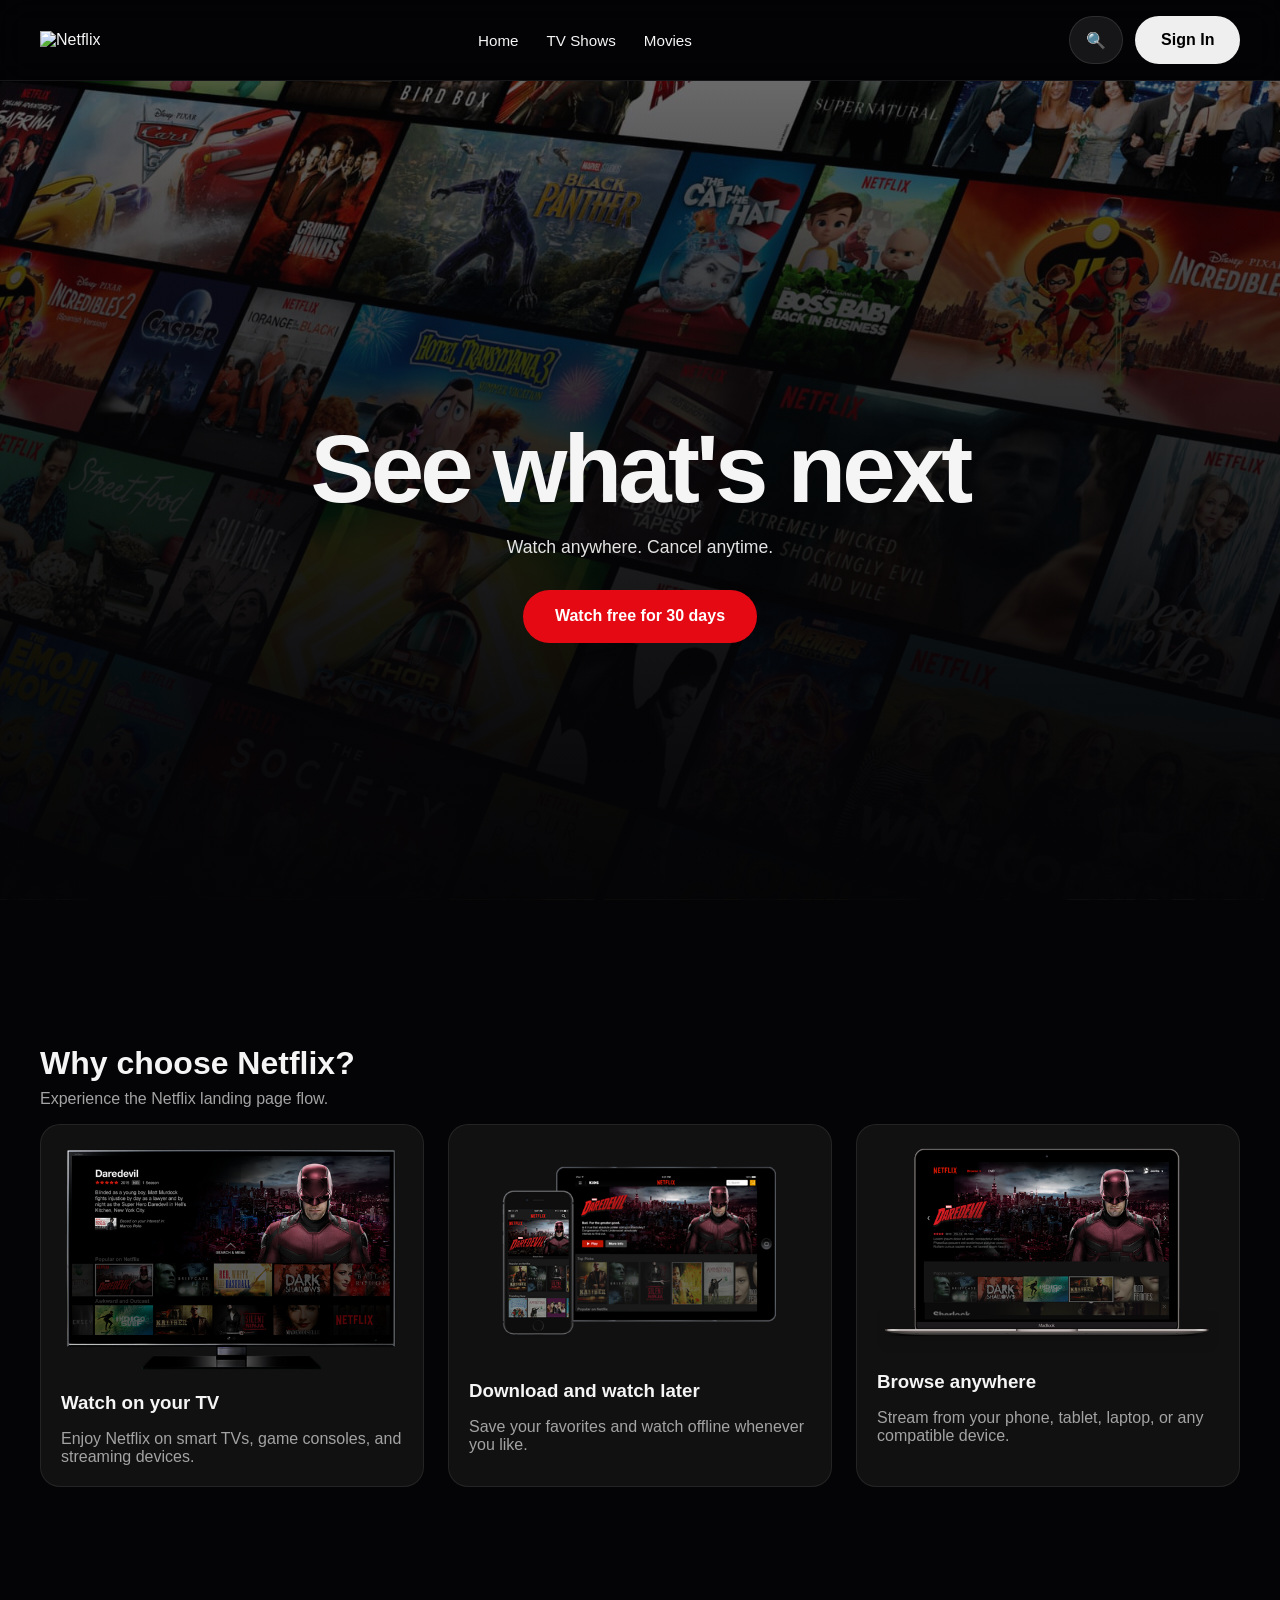
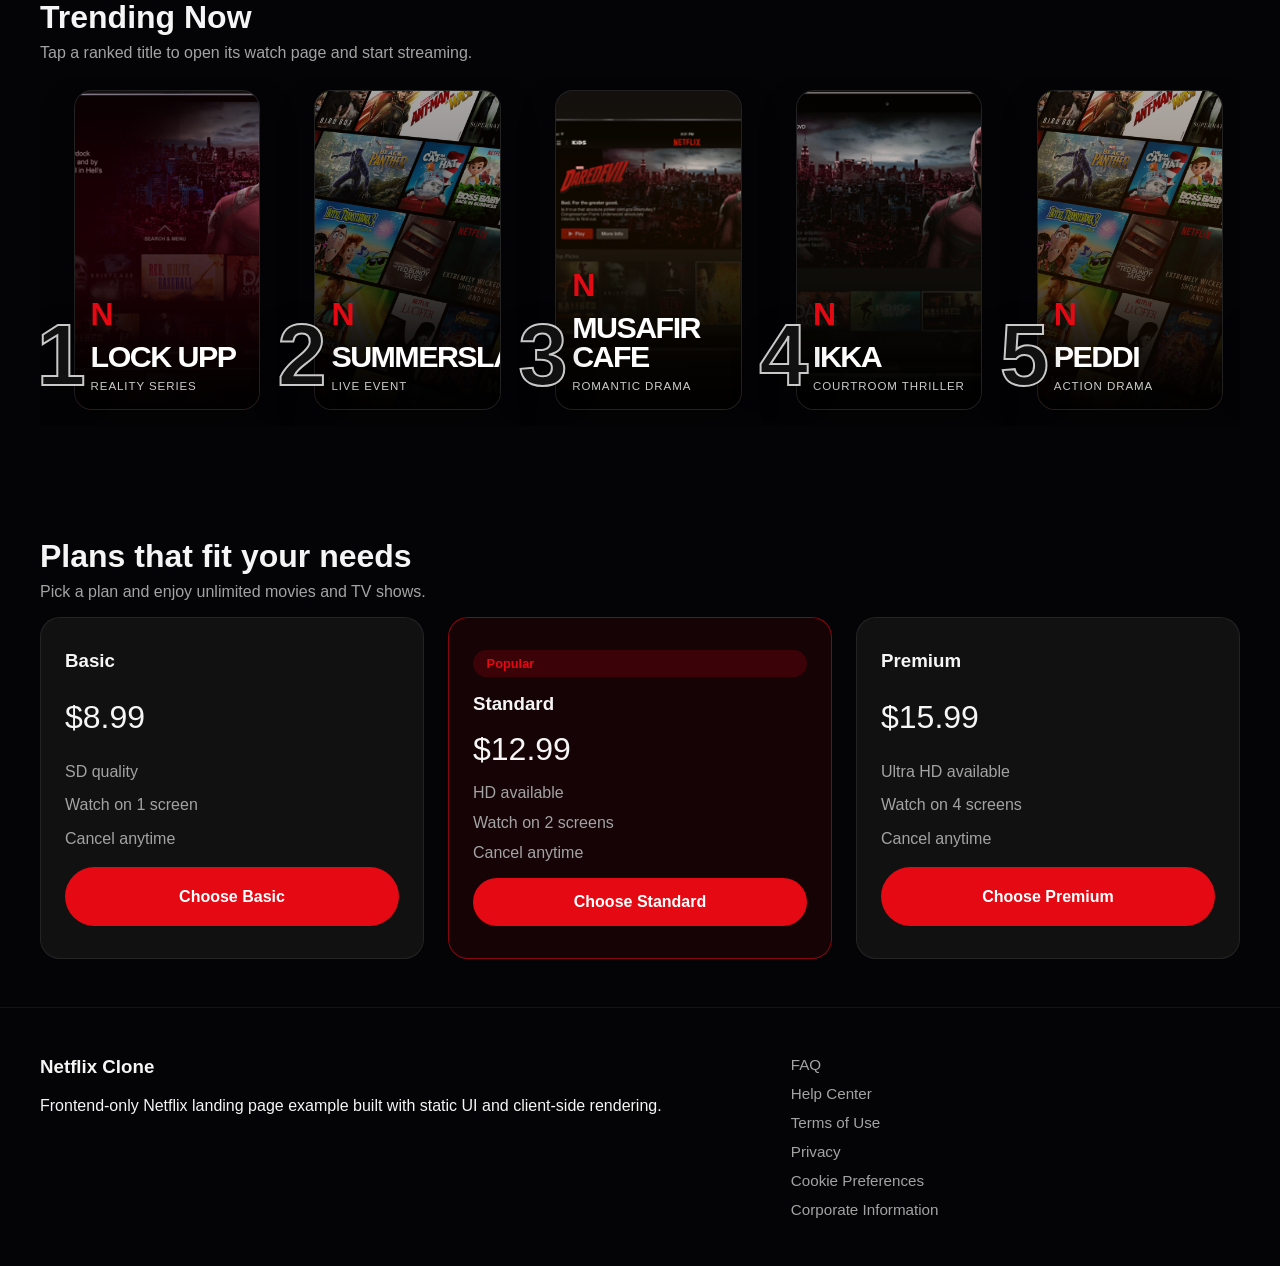
==== index.html @ 7f23e6d3 "initial  commit" ====
﻿<!DOCTYPE html>
<html lang="en">
  <head>
    <meta charset="UTF-8" />
    <meta name="viewport" content="width=device-width, initial-scale=1.0" />
    <title>Netflix Clone</title>
    <link rel="stylesheet" href="css/style.css" />
  </head>
  <body>
    <header class="navbar">
      <div class="container navbar-inner">
        <a href="#" class="logo">
          <img src="img/logo.png" alt="Netflix" />
        </a>
        <nav class="nav-links">
          <a href="#home">Home</a>
          <a href="#tv-shows">TV Shows</a>
          <a href="#movies">Movies</a>
          <a href="profile.html" id="profile-link" class="hidden">Profile</a>
        </nav>
        <div class="nav-actions">
          <button id="search-button" class="icon-button" aria-label="Search">🔍</button>
          <div class="search-wrapper hidden" id="search-wrapper">
            <input id="search-input" class="search-input" type="search" placeholder="Search titles..." aria-label="Search titles" />
          </div>
          <button id="signin-button" class="btn btn-signin">Sign In</button>
        </div>
      </div>
    </header>

    <main>
      <section class="hero" id="home">
        <div class="hero-overlay"></div>
        <div class="container hero-content">
          <h1>See what's next</h1>
          <p>Watch anywhere. Cancel anytime.</p>
          <a href="#tv-shows" class="btn btn-primary hero-cta">Watch free for 30 days</a>
        </div>
      </section>

      <section class="feature-section">
        <div class="container section-header">
          <h2>Why choose Netflix?</h2>
          <p>Experience the Netflix landing page flow.</p>
        </div>
        <div class="container feature-grid">
          <article class="feature-card">
            <img src="img/tab-content-2-1.png" alt="Watch on TV" />
            <h3>Watch on your TV</h3>
            <p>Enjoy Netflix on smart TVs, game consoles, and streaming devices.</p>
          </article>
          <article class="feature-card">
            <img src="img/tab-content-2-2.png" alt="Download and watch later" />
            <h3>Download and watch later</h3>
            <p>Save your favorites and watch offline whenever you like.</p>
          </article>
          <article class="feature-card">
            <img src="img/tab-content-2-3.png" alt="Browse anywhere" />
            <h3>Browse anywhere</h3>
            <p>Stream from your phone, tablet, laptop, or any compatible device.</p>
          </article>
        </div>
      </section>

      <section class="trending-section" id="tv-shows">
        <div class="container section-header">
          <h2>Trending Now</h2>
          <p>Tap a ranked title to open its watch page and start streaming.</p>
        </div>
        <div class="container cards-grid" id="trending-cards"></div>
      </section>

      <section class="pricing-section" id="movies">
        <div class="container section-header">
          <h2>Plans that fit your needs</h2>
          <p>Pick a plan and enjoy unlimited movies and TV shows.</p>
        </div>
        <div class="container pricing-grid">
          <article class="pricing-card">
            <h3>Basic</h3>
            <p class="price">$8.99</p>
            <ul>
              <li>SD quality</li>
              <li>Watch on 1 screen</li>
              <li>Cancel anytime</li>
            </ul>
            <a href="#" class="btn btn-primary">Choose Basic</a>
          </article>
          <article class="pricing-card featured">
            <span class="badge">Popular</span>
            <h3>Standard</h3>
            <p class="price">$12.99</p>
            <ul>
              <li>HD available</li>
              <li>Watch on 2 screens</li>
              <li>Cancel anytime</li>
            </ul>
            <a href="#" class="btn btn-primary">Choose Standard</a>
          </article>
          <article class="pricing-card">
            <h3>Premium</h3>
            <p class="price">$15.99</p>
            <ul>
              <li>Ultra HD available</li>
              <li>Watch on 4 screens</li>
              <li>Cancel anytime</li>
            </ul>
            <a href="#" class="btn btn-primary">Choose Premium</a>
          </article>
        </div>
      </section>

    </main>

    <footer class="footer">
      <div class="container footer-grid">
        <div>
          <h3>Netflix Clone</h3>
          <p>Frontend-only Netflix landing page example built with static UI and client-side rendering.</p>
        </div>
        <nav class="footer-links">
          <a href="#">FAQ</a>
          <a href="#">Help Center</a>
          <a href="#">Terms of Use</a>
          <a href="#">Privacy</a>
          <a href="#">Cookie Preferences</a>
          <a href="#">Corporate Information</a>
        </nav>
      </div>
    </footer>

    <div class="modal hidden" id="signin-modal">
      <div class="modal-card">
        <button class="modal-close" id="close-modal" aria-label="Close sign in form">×</button>
        <h2>Sign In</h2>
        <p>Enter your email and password to sign in.</p>
        <form id="signin-form">
          <label for="signin-email">Email</label>
          <input type="email" id="signin-email" required placeholder="you@example.com" />
          <label for="signin-password">Password</label>
          <input type="password" id="signin-password" required placeholder="Password" />
          <button type="submit" class="btn btn-primary">Sign In</button>
          <p class="signin-status" id="signin-status"></p>
        </form>
      </div>
    </div>

    <script src="js/main.js" defer></script>
  </body>
</html>
---- css/style.css ----
﻿:root {
  --bg: #040406;
  --surface: #111;
  --surface-soft: #18191d;
  --text: #f5f5f5;
  --muted: #a3a3a3;
  --red: #e50914;
  --border: rgba(255, 255, 255, 0.08);
}

* {
  box-sizing: border-box;
}

html,
body {
  margin: 0;
  padding: 0;
  min-height: 100%;
  background: var(--bg);
  color: var(--text);
  font-family: "Inter", "Arial", sans-serif;
}

a {
  color: inherit;
  text-decoration: none;
}

body {
  overflow-x: hidden;
}

button,
input {
  font: inherit;
}

.container {
  width: min(1200px, calc(100% - 2rem));
  margin: 0 auto;
}

.navbar {
  position: sticky;
  top: 0;
  z-index: 20;
  background: rgba(4, 4, 6, 0.35);
  backdrop-filter: blur(16px);
  border-bottom: 1px solid rgba(255, 255, 255, 0.08);
}

.navbar-inner {
  display: flex;
  align-items: center;
  justify-content: space-between;
  gap: 1rem;
  padding: 1rem 0;
}

.logo img {
  height: 45px;
}

.nav-links {
  display: flex;
  gap: 1.75rem;
  flex-wrap: wrap;
}

.nav-links a {
  color: var(--text);
  font-size: 0.95rem;
  transition: color 0.2s ease;
}

.nav-links a:hover {
  color: var(--red);
}

.nav-actions {
  display: flex;
  align-items: center;
  gap: 0.75rem;
}

.search-wrapper {
  position: relative;
}

.search-input {
  width: 220px;
  padding: 0.75rem 1rem;
  border-radius: 999px;
  border: 1px solid rgba(255, 255, 255, 0.15);
  background: rgba(255, 255, 255, 0.06);
  color: var(--text);
  outline: none;
}

.search-input::placeholder {
  color: rgba(255, 255, 255, 0.6);
}

.hidden {
  display: none !important;
}

.icon-button {
  background: rgba(255, 255, 255, 0.08);
  border: 1px solid rgba(255, 255, 255, 0.1);
  color: var(--text);
  padding: 0.85rem 1rem;
  border-radius: 999px;
  cursor: pointer;
}

.btn {
  display: inline-flex;
  align-items: center;
  justify-content: center;
  border: none;
  border-radius: 999px;
  padding: 0.95rem 1.6rem;
  cursor: pointer;
  font-weight: 600;
}

.btn-primary {
  background: var(--red);
  color: #fff;
}

.btn-secondary {
  background: rgba(255, 255, 255, 0.08);
  color: var(--text);
}

.hero {
  position: relative;
  min-height: 100vh;
  background: linear-gradient(to bottom, rgba(4, 4, 6, 0.2), rgba(4, 4, 6, 0.95)),
    url("../img/background.jpg") center/cover no-repeat;
  background-attachment: fixed;
  display: flex;
  align-items: center;
}

.hero-overlay {
  position: absolute;
  inset: 0;
  background: linear-gradient(180deg, rgba(4, 4, 6, 0.26), rgba(4, 4, 6, 0.96));
}

.hero-content {
  position: relative;
  z-index: 1;
  max-width: 820px;
  margin: 0 auto;
  padding: 6rem 0;
  text-align: center;
}

.hero h1 {
  font-size: clamp(3rem, 8vw, 6rem);
  line-height: 1.02;
  margin: 0 0 1.2rem;
  letter-spacing: -0.04em;
}

.hero p {
  font-size: 1.1rem;
  color: var(--text);
  margin: 0 auto 2rem;
  opacity: 0.92;
  max-width: 34rem;
}

.hero-cta {
  display: inline-flex;
  padding: 1.1rem 2rem;
  font-size: 1rem;
}

.subpage-main {
  padding-bottom: 3rem;
}

.page-hero {
  position: relative;
  padding: 7rem 0 3rem;
  background:
    linear-gradient(180deg, rgba(4, 4, 6, 0.56), rgba(4, 4, 6, 0.9)),
    url("../img/background.jpg") center 20%/cover no-repeat;
}

.page-hero-content {
  max-width: 640px;
}

.page-kicker {
  margin: 0 0 0.75rem;
  color: rgba(255, 255, 255, 0.72);
  font-size: 0.8rem;
  letter-spacing: 0.08em;
  text-transform: uppercase;
}

.page-hero h1 {
  margin: 0 0 1rem;
  font-size: clamp(2.8rem, 5vw, 4.4rem);
  letter-spacing: -0.04em;
}

.page-hero p {
  margin: 0;
  color: rgba(255, 255, 255, 0.82);
  max-width: 36rem;
}

.section-header {
  padding: 4rem 0 1rem;
}

.section-header h2 {
  font-size: 2rem;
  margin: 0 0 0.5rem;
}

.section-header p {
  color: var(--muted);
  margin: 0;
}

.feature-section,
.trending-section,
.pricing-section {
  padding-bottom: 3rem;
}

.feature-grid {
  display: grid;
  grid-template-columns: repeat(3, minmax(0, 1fr));
  gap: 1.5rem;
}

.feature-card {
  background: var(--surface);
  border: 1px solid var(--border);
  border-radius: 20px;
  padding: 1.25rem;
  display: flex;
  flex-direction: column;
  gap: 1rem;
}

.feature-card img {
  width: 100%;
  border-radius: 16px;
  object-fit: cover;
}

.feature-card h3 {
  margin: 0;
}

.feature-card p {
  color: var(--muted);
  margin: 0;
}

.cards-grid {
  display: grid;
  grid-auto-flow: column;
  grid-auto-columns: 220px;
  gap: 1.3rem;
  overflow-x: auto;
  padding: 0.75rem 0 1rem;
  scrollbar-width: none;
}

.cards-grid::-webkit-scrollbar {
  display: none;
}

.card {
  position: relative;
  min-height: 320px;
  transition: transform 0.25s ease;
}

.card:hover {
  transform: translateY(-6px);
}

.card-link {
  display: block;
}

.card-rank {
  position: absolute;
  left: -0.2rem;
  bottom: 1rem;
  z-index: 2;
  font-size: 5.5rem;
  line-height: 0.9;
  font-weight: 900;
  color: #111;
  -webkit-text-stroke: 2px rgba(255, 255, 255, 0.78);
  text-shadow: 0 10px 28px rgba(0, 0, 0, 0.6);
}

.card-poster-shell {
  position: relative;
  margin-left: 2.1rem;
  min-height: 320px;
  overflow: hidden;
  border-radius: 18px;
  background: #0f0f10;
  border: 1px solid var(--border);
  box-shadow: 0 16px 36px rgba(0, 0, 0, 0.28);
}

.card-media {
  position: absolute;
  inset: 0;
  width: 100%;
  height: 100%;
  background-position: center;
  background-size: cover;
  transform: scale(1.03);
}

.card-media::after {
  content: "";
  position: absolute;
  inset: 0;
  background:
    linear-gradient(180deg, rgba(0, 0, 0, 0.05) 0%, rgba(0, 0, 0, 0.08) 28%, rgba(0, 0, 0, 0.82) 100%);
}

.card-banner {
  position: absolute;
  bottom: 0;
  left: 0;
  right: 0;
  z-index: 1;
  padding: 1rem 1rem 1.1rem;
  background: linear-gradient(180deg, transparent, rgba(0, 0, 0, 0.92));
}

.card-badge {
  margin: 0 0 0.55rem;
  color: var(--red);
  font-size: 2rem;
  font-weight: 800;
  letter-spacing: -0.08em;
}

.card-title {
  margin: 0;
  color: #fff;
  font-size: 1.9rem;
  line-height: 0.95;
  letter-spacing: -0.05em;
  text-transform: uppercase;
}

.card-meta {
  color: rgba(255, 255, 255, 0.8);
  font-size: 0.72rem;
  letter-spacing: 0.08em;
  text-transform: uppercase;
  margin: 0.55rem 0 0;
}

.pricing-grid {
  display: grid;
  grid-template-columns: repeat(3, minmax(0, 1fr));
  gap: 1.5rem;
}

.pricing-card {
  background: var(--surface);
  border: 1px solid var(--border);
  border-radius: 20px;
  padding: 2rem 1.5rem;
  display: grid;
  gap: 1rem;
}

.pricing-card.featured {
  border-color: rgba(229, 9, 20, 0.55);
  background: rgba(229, 9, 20, 0.08);
}

.pricing-card .badge {
  display: inline-flex;
  padding: 0.35rem 0.85rem;
  border-radius: 999px;
  background: rgba(229, 9, 20, 0.18);
  color: var(--red);
  font-size: 0.8rem;
  font-weight: 700;
}

.pricing-card h3 {
  margin: 0;
}

.price {
  font-size: 2rem;
  margin: 0;
}

.pricing-card ul {
  list-style: none;
  padding: 0;
  margin: 0;
  display: grid;
  gap: 0.75rem;
}

.pricing-card li {
  color: var(--muted);
}

.mylist-section,
.profile-section {
  padding-bottom: 3rem;
}

.mylist-grid,
.profile-grid {
  background: var(--surface);
  border: 1px solid var(--border);
  border-radius: 20px;
  padding: 1.5rem;
}

.player-badge {
  display: inline-flex;
  align-items: center;
  justify-content: center;
  width: 2.5rem;
  height: 2.5rem;
  background: var(--red);
  color: #fff;
  border-radius: 50%;
  font-weight: 700;
}

.watch-branding {
  display: flex;
  align-items: center;
  gap: 1rem;
}

.watch-logo {
  height: 40px;
  width: auto;
}

.watch-profile-chip {
  display: flex;
  align-items: center;
  gap: 0.75rem;
  padding: 0.45rem 0.85rem 0.45rem 0.45rem;
  border-radius: 999px;
  background: rgba(255, 255, 255, 0.06);
  border: 1px solid rgba(255, 255, 255, 0.08);
}

.watch-profile-avatar {
  display: inline-flex;
  align-items: center;
  justify-content: center;
  width: 2.2rem;
  height: 2.2rem;
  border-radius: 50%;
  color: #fff;
  font-weight: 700;
}

.watch-profile-avatar.yellow { background: #f4c145; }
.watch-profile-avatar.red { background: #e50914; }
.watch-profile-avatar.blue { background: #2d87f0; }
.watch-profile-avatar.green { background: #2eb935; }

.watch-profile-copy p,
.watch-profile-copy strong {
  margin: 0;
}

.watch-profile-copy p {
  color: rgba(255, 255, 255, 0.62);
  font-size: 0.7rem;
  letter-spacing: 0.08em;
  text-transform: uppercase;
}

.watch-profile-copy strong {
  display: block;
  font-size: 0.95rem;
}

.watch-section {
  padding: 2rem 0 3rem;
}

.watch-layout {
  display: grid;
  grid-template-columns: minmax(0, 1.8fr) minmax(280px, 0.9fr);
  gap: 1.5rem;
}

.watch-player-card,
.watch-side-panel {
  background: var(--surface);
  border: 1px solid var(--border);
  border-radius: 24px;
  padding: 1.5rem;
}

.watch-player-top,
.watch-controls-row {
  display: flex;
  align-items: center;
  justify-content: space-between;
  gap: 1rem;
}

.watch-stage {
  position: relative;
  margin: 1.25rem 0;
  border-radius: 20px;
  overflow: hidden;
  background: #000;
}

.featured-video {
  display: block;
  width: 100%;
  min-height: 280px;
  background: #000;
}

.video-overlay-button {
  position: absolute;
  inset: 50% auto auto 50%;
  transform: translate(-50%, -50%);
  width: 5rem;
  height: 5rem;
  border-radius: 50%;
  border: 1px solid rgba(255, 255, 255, 0.12);
  background: rgba(0, 0, 0, 0.5);
  color: #fff;
  font-size: 1.6rem;
  cursor: pointer;
}

.watch-controls {
  display: grid;
  gap: 1rem;
}

.video-progress {
  width: 100%;
  accent-color: var(--red);
}

.watch-actions {
  display: flex;
  gap: 0.75rem;
  flex-wrap: wrap;
}

.control-pill {
  min-width: 3.2rem;
}

.watch-time {
  display: inline-flex;
  gap: 0.4rem;
  color: rgba(255, 255, 255, 0.76);
}

.watch-side-panel h2,
.watch-list-item h3 {
  margin: 0;
}

.watch-side-panel p {
  color: var(--muted);
}

.watch-list {
  display: grid;
  gap: 1rem;
}

.watch-list-item {
  display: grid;
  grid-template-columns: 108px 1fr;
  gap: 0.9rem;
  padding: 0.8rem;
  border-radius: 18px;
  background: var(--surface-soft);
  border: 1px solid rgba(255, 255, 255, 0.06);
}

.watch-list-item.active {
  border-color: rgba(229, 9, 20, 0.45);
  box-shadow: inset 0 0 0 1px rgba(229, 9, 20, 0.2);
}

.watch-list-thumb {
  min-height: 72px;
  border-radius: 12px;
  background-position: center;
  background-size: cover;
}

.watch-list-category {
  margin: 0 0 0.35rem;
  color: rgba(255, 255, 255, 0.65);
  font-size: 0.75rem;
  letter-spacing: 0.08em;
  text-transform: uppercase;
}

.mylist-grid {
  display: grid;
  grid-template-columns: repeat(4, minmax(0, 1fr));
  gap: 1rem;
}

.mylist-item {
  position: relative;
  min-height: 140px;
  border-radius: 16px;
  overflow: hidden;
  background: rgba(255,255,255,0.04);
  border: 1px solid rgba(255,255,255,0.08);
  transition: transform 0.25s ease, border-color 0.25s ease;
}

.mylist-item:hover {
  transform: translateY(-4px);
  border-color: rgba(255, 255, 255, 0.18);
}

.mylist-media {
  position: absolute;
  inset: 0;
  background-position: center;
  background-size: cover;
}

.mylist-media::after {
  content: "";
  position: absolute;
  inset: 0;
  background: linear-gradient(180deg, rgba(0, 0, 0, 0.1), rgba(0, 0, 0, 0.88));
}

.mylist-banner {
  position: absolute;
  inset: auto 0 0 0;
  padding: 1rem;
  z-index: 1;
}

.mylist-title,
.mylist-detail {
  margin: 0;
}

.mylist-title {
  font-size: 1rem;
}

.mylist-detail {
  color: rgba(255, 255, 255, 0.74);
  font-size: 0.75rem;
  letter-spacing: 0.08em;
  text-transform: uppercase;
  margin-bottom: 0.35rem;
}

.profile-grid {
  display: grid;
  grid-template-columns: 1fr 1.1fr;
  gap: 1.5rem;
}

.profiles-panel,
.settings-panel {
  background: var(--surface-soft);
  border: 1px solid var(--border);
  border-radius: 20px;
  padding: 1.5rem;
}

.profiles-header {
  display: flex;
  justify-content: space-between;
  align-items: center;
  gap: 1rem;
  margin-bottom: 1rem;
}

.profile-icons {
  display: grid;
  grid-template-columns: repeat(4, minmax(0, 1fr));
  gap: 1rem;
}

.profile-avatar {
  border: none;
  width: 100%;
  padding-top: 100%;
  border-radius: 16px;
  position: relative;
  cursor: pointer;
  transition: transform 0.2s ease, border-color 0.2s ease;
}

.profile-avatar:hover {
  transform: translateY(-2px);
}

.profile-avatar::after {
  content: "";
  position: absolute;
  inset: 0;
  border-radius: 16px;
}

.profile-avatar span {
  position: absolute;
  inset: 0;
  display: grid;
  place-items: center;
  z-index: 1;
  font-size: 1.8rem;
  font-weight: 700;
  color: #fff;
}

.profile-avatar.selected {
  outline: 3px solid rgba(229, 9, 20, 0.8);
}

.profile-avatar.yellow::after { background: #f4c145; }
.profile-avatar.red::after { background: #e50914; }
.profile-avatar.blue::after { background: #2d87f0; }
.profile-avatar.green::after { background: #2eb935; }

.settings-row {
  display: grid;
  gap: 0.75rem;
  margin-bottom: 1.25rem;
}

.settings-row label {
  color: var(--muted);
}

.settings-row select,
.settings-row input[type="checkbox"] {
  background: rgba(255,255,255,0.05);
  color: var(--text);
  border: 1px solid rgba(255,255,255,0.12);
  border-radius: 14px;
  padding: 0.9rem 1rem;
  width: 100%;
  outline: none;
}

.toggle-switch {
  display: flex;
  align-items: center;
  justify-content: space-between;
  gap: 1rem;
}

.toggle-switch span {
  color: var(--text);
}

.profile-note {
  color: var(--muted);
  margin: 0 0 1rem;
}

.settings-summary {
  margin-bottom: 1.25rem;
}

.settings-kicker {
  margin: 0 0 0.35rem;
  color: rgba(255, 255, 255, 0.72);
  font-size: 0.75rem;
  letter-spacing: 0.08em;
  text-transform: uppercase;
}

.settings-summary h3 {
  margin: 0 0 0.35rem;
  font-size: 1.5rem;
}

.settings-copy {
  margin: 0;
  color: var(--muted);
}

.footer {
  border-top: 1px solid rgba(255, 255, 255, 0.06);
  padding: 3rem 0;
}

.footer-grid {
  display: grid;
  grid-template-columns: 1.6fr 1fr;
  gap: 2rem;
}

.footer h3 {
  margin-top: 0;
}

.footer-links {
  display: grid;
  gap: 0.75rem;
}

.footer-links a {
  color: var(--muted);
  font-size: 0.95rem;
}

.modal {
  position: fixed;
  inset: 0;
  display: grid;
  place-items: center;
  background: rgba(0, 0, 0, 0.7);
  padding: 1.5rem;
  z-index: 50;
}

.modal-card {
  width: min(440px, 100%);
  background: var(--surface);
  border-radius: 24px;
  border: 1px solid var(--border);
  padding: 2rem;
  position: relative;
}

.modal-close {
  position: absolute;
  top: 1rem;
  right: 1rem;
  border: none;
  background: transparent;
  color: var(--text);
  font-size: 1.75rem;
  cursor: pointer;
}

.modal-card h2 {
  margin-top: 0;
}

.modal-card p {
  color: var(--muted);
  margin-bottom: 1.5rem;
}

.modal-card form {
  display: grid;
  gap: 1rem;
}

.modal-card label {
  font-size: 0.9rem;
  color: var(--muted);
}

.modal-card input {
  width: 100%;
  padding: 0.95rem 1rem;
  border-radius: 14px;
  border: 1px solid rgba(255, 255, 255, 0.12);
  background: rgba(255, 255, 255, 0.05);
  color: var(--text);
}

.modal-card input:focus {
  outline: 2px solid rgba(229, 9, 20, 0.4);
}

.signin-status {
  color: var(--red);
  min-height: 1.2rem;
  margin: 0;
}

.empty-state {
  color: var(--muted);
  padding: 2rem;
  text-align: center;
  border: 1px dashed rgba(255, 255, 255, 0.1);
  border-radius: 16px;
}

@media (max-width: 1024px) {
  .feature-grid,
  .pricing-grid,
  .footer-grid {
    grid-template-columns: 1fr 1fr;
  }

  .watch-layout {
    grid-template-columns: 1fr;
  }

  .cards-grid {
    grid-auto-columns: 200px;
  }
}

@media (max-width: 760px) {
  .navbar-inner,
  .hero-buttons,
  .nav-actions {
    flex-direction: column;
    align-items: stretch;
  }

  .nav-links {
    justify-content: center;
  }

  .hero {
    min-height: 60vh;
  }

  .hero-content {
    padding: 3rem 0;
  }

  .cards-grid,
  .feature-grid,
  .pricing-grid,
  .footer-grid,
  .mylist-grid,
  .profile-grid {
    grid-template-columns: 1fr;
  }

  .cards-grid {
    grid-auto-columns: 170px;
  }

  .watch-player-top,
  .watch-controls-row,
  .watch-branding {
    flex-direction: column;
    align-items: stretch;
  }

  .watch-profile-chip {
    justify-content: center;
  }

  .card {
    min-height: 280px;
  }

  .card-poster-shell {
    min-height: 280px;
    margin-left: 1.8rem;
  }

  .card-rank {
    font-size: 4.2rem;
    left: -0.1rem;
  }

  .card-title {
    font-size: 1.45rem;
  }

  .search-input {
    width: 100%;
  }
}
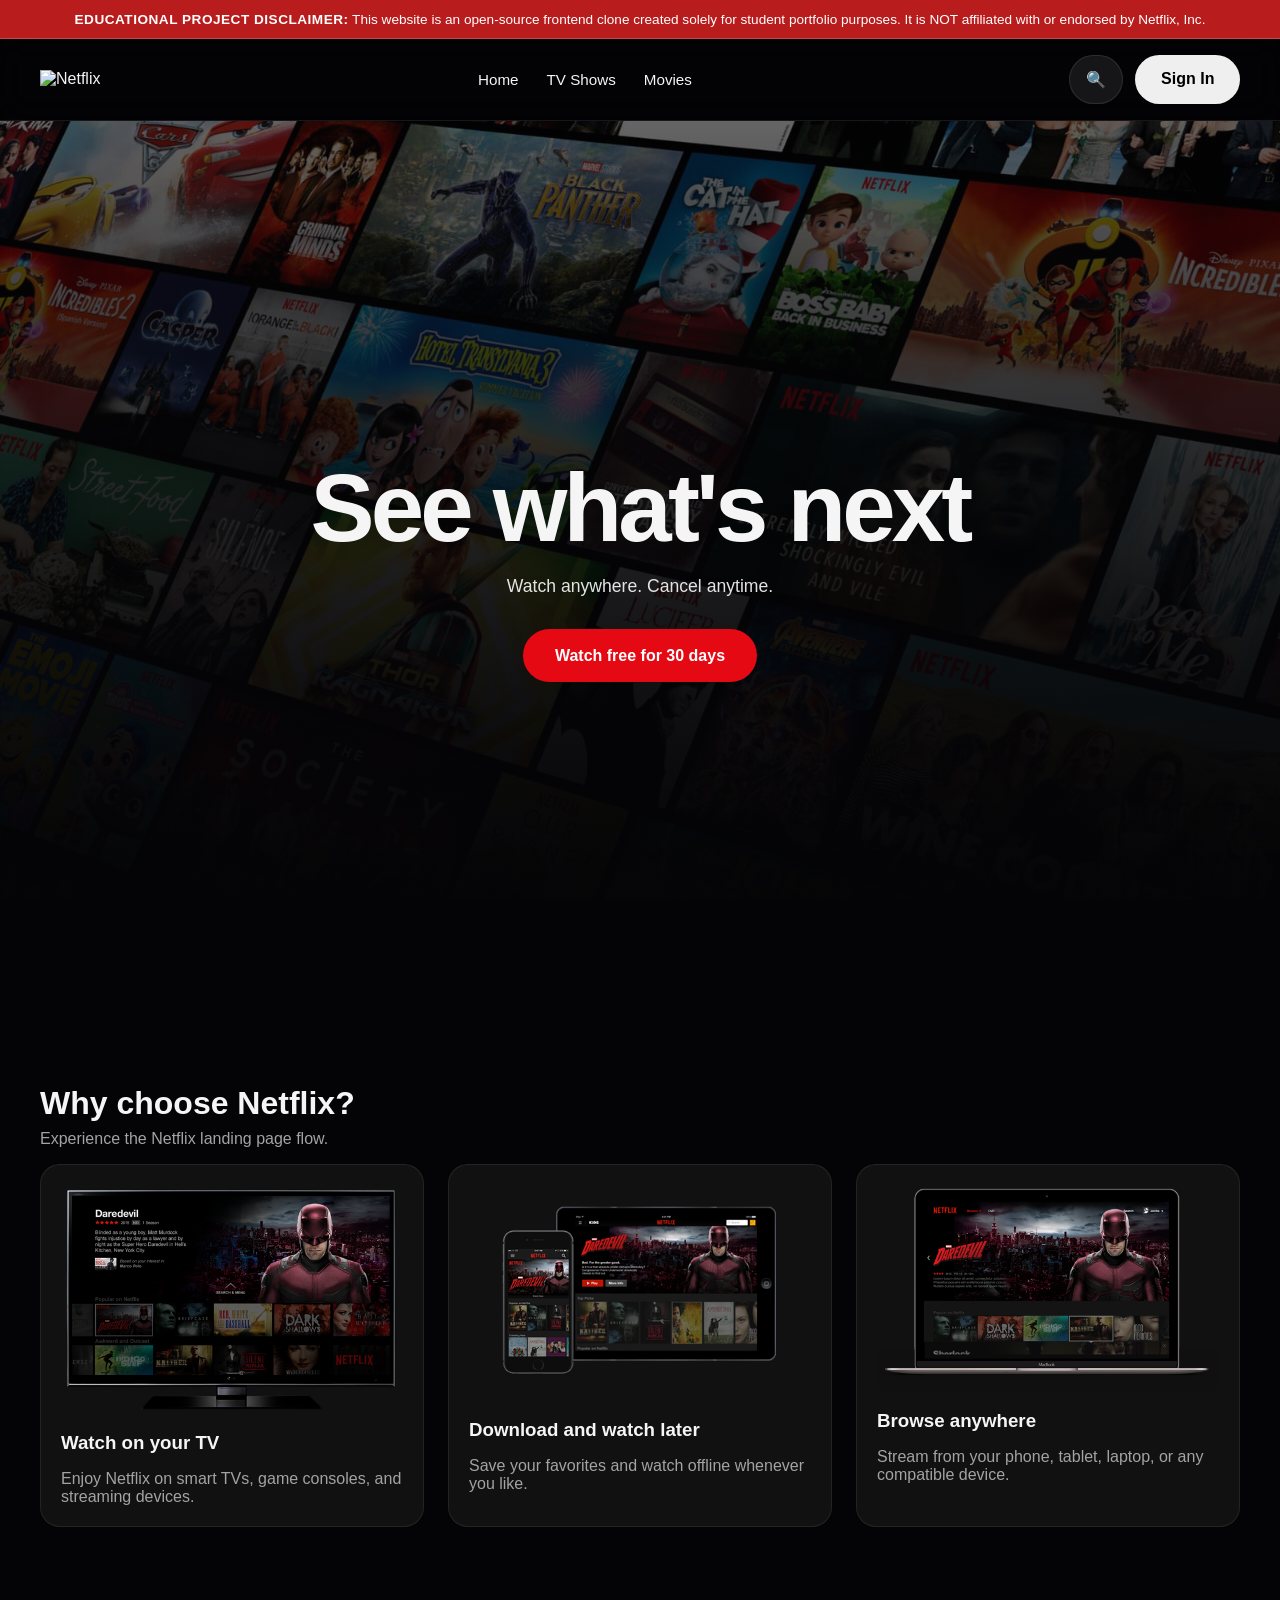
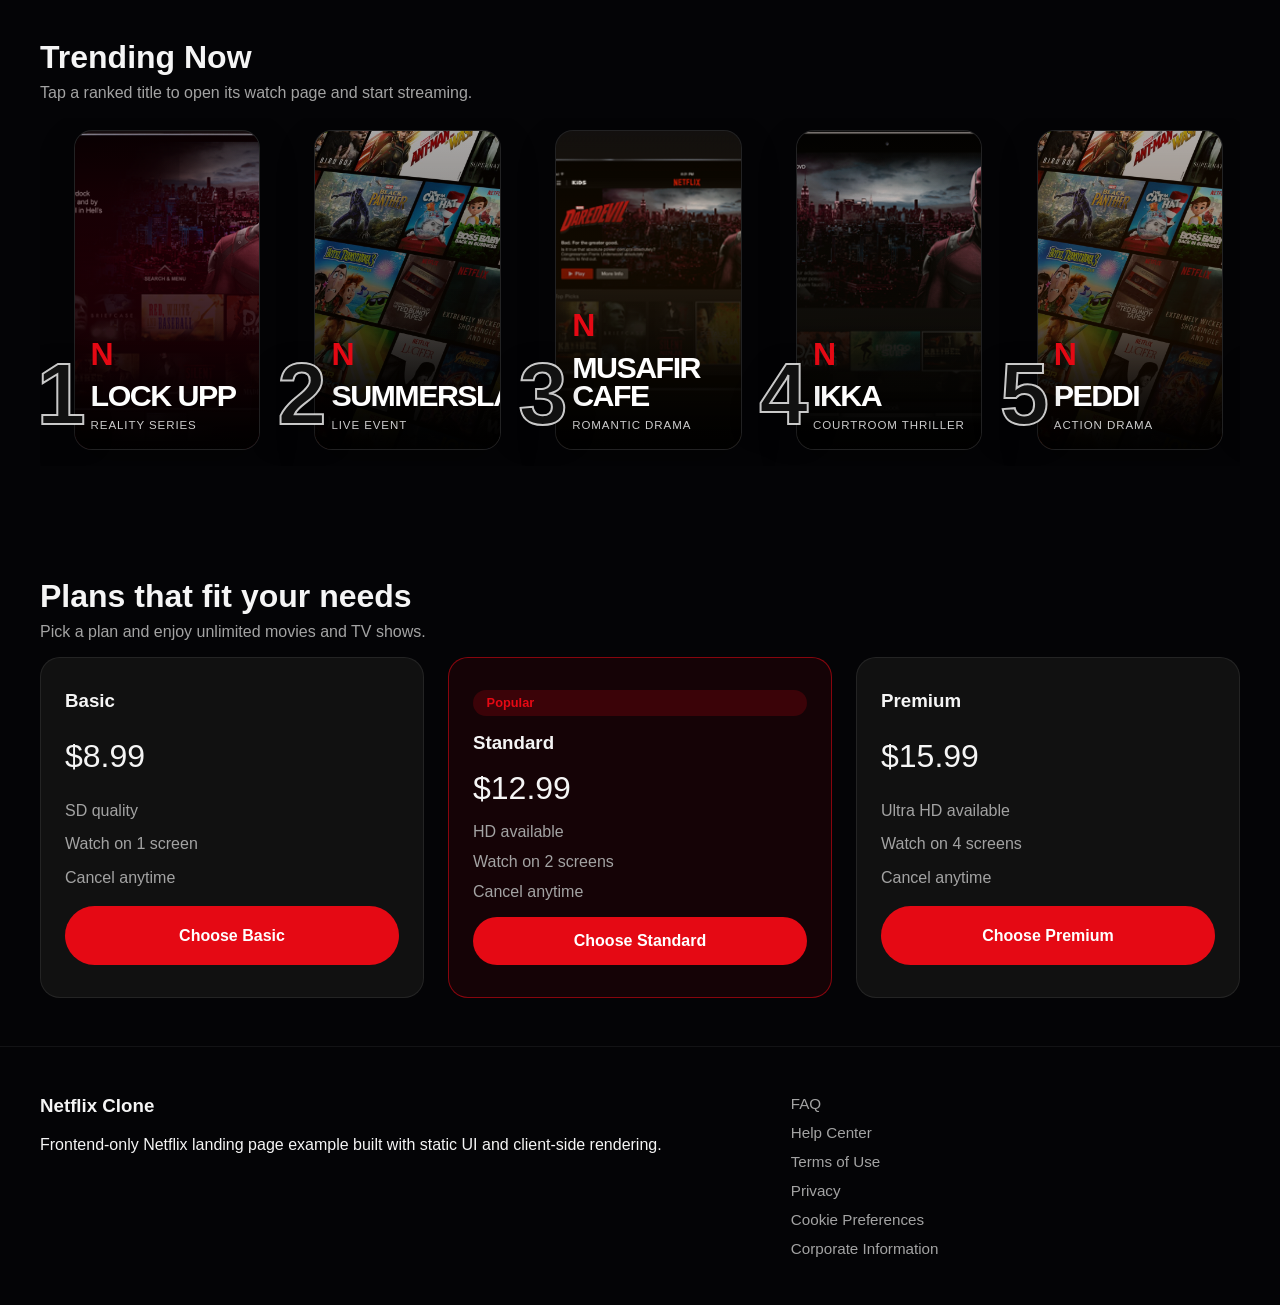
==== commit f50cb0b7: "Fix: Remove credential inputs and add educational disclaimer for Safe Browsing compliance" ====
--- a/index.html
+++ b/index.html
@@ -1,12 +1,16 @@
-﻿<!DOCTYPE html>
+<!DOCTYPE html>
 <html lang="en">
   <head>
     <meta charset="UTF-8" />
     <meta name="viewport" content="width=device-width, initial-scale=1.0" />
-    <title>Netflix Clone</title>
+    <meta name="disclaimer" content="Educational frontend clone for student portfolio demonstration only. Not affiliated with Netflix." />
+    <title>Netflix Clone (Educational Portfolio Demo)</title>
     <link rel="stylesheet" href="css/style.css" />
   </head>
   <body>
+    <div class="educational-disclaimer-banner">
+      <span><strong>Educational Project Disclaimer:</strong> This website is an open-source frontend clone created solely for student portfolio purposes. It is NOT affiliated with or endorsed by Netflix, Inc.</span>
+    </div>
     <header class="navbar">
       <div class="container navbar-inner">
         <a href="#" class="logo">
@@ -131,15 +135,13 @@
 
     <div class="modal hidden" id="signin-modal">
       <div class="modal-card">
-        <button class="modal-close" id="close-modal" aria-label="Close sign in form">×</button>
-        <h2>Sign In</h2>
-        <p>Enter your email and password to sign in.</p>
+        <button class="modal-close" id="close-modal" aria-label="Close modal">×</button>
+        <h2>Demo Guest Login</h2>
+        <div class="demo-disclaimer-text">
+          ⚠️ <strong>Portfolio Demo:</strong> This is a student frontend project. No real passwords or credentials are collected or required.
+        </div>
         <form id="signin-form">
-          <label for="signin-email">Email</label>
-          <input type="email" id="signin-email" required placeholder="you@example.com" />
-          <label for="signin-password">Password</label>
-          <input type="password" id="signin-password" required placeholder="Password" />
-          <button type="submit" class="btn btn-primary">Sign In</button>
+          <button type="submit" class="btn btn-primary" style="width: 100%;">Enter Demo Profile</button>
           <p class="signin-status" id="signin-status"></p>
         </form>
       </div>
--- a/css/style.css
+++ b/css/style.css
@@ -1,4 +1,4 @@
-﻿:root {
+:root {
   --bg: #040406;
   --surface: #111;
   --surface-soft: #18191d;
@@ -29,6 +29,33 @@
 
 body {
   overflow-x: hidden;
+}
+
+.educational-disclaimer-banner {
+  background: #b91c1c;
+  color: #ffffff;
+  text-align: center;
+  padding: 0.6rem 1rem;
+  font-size: 0.85rem;
+  font-weight: 500;
+  line-height: 1.4;
+  border-bottom: 1px solid rgba(255, 255, 255, 0.2);
+}
+
+.educational-disclaimer-banner strong {
+  font-weight: 700;
+  text-transform: uppercase;
+  letter-spacing: 0.5px;
+}
+
+.demo-disclaimer-text {
+  background: rgba(229, 9, 20, 0.15);
+  border: 1px solid rgba(229, 9, 20, 0.4);
+  color: #e2e8f0;
+  padding: 0.75rem;
+  border-radius: 6px;
+  font-size: 0.9rem;
+  margin-bottom: 1rem;
 }
 
 button,
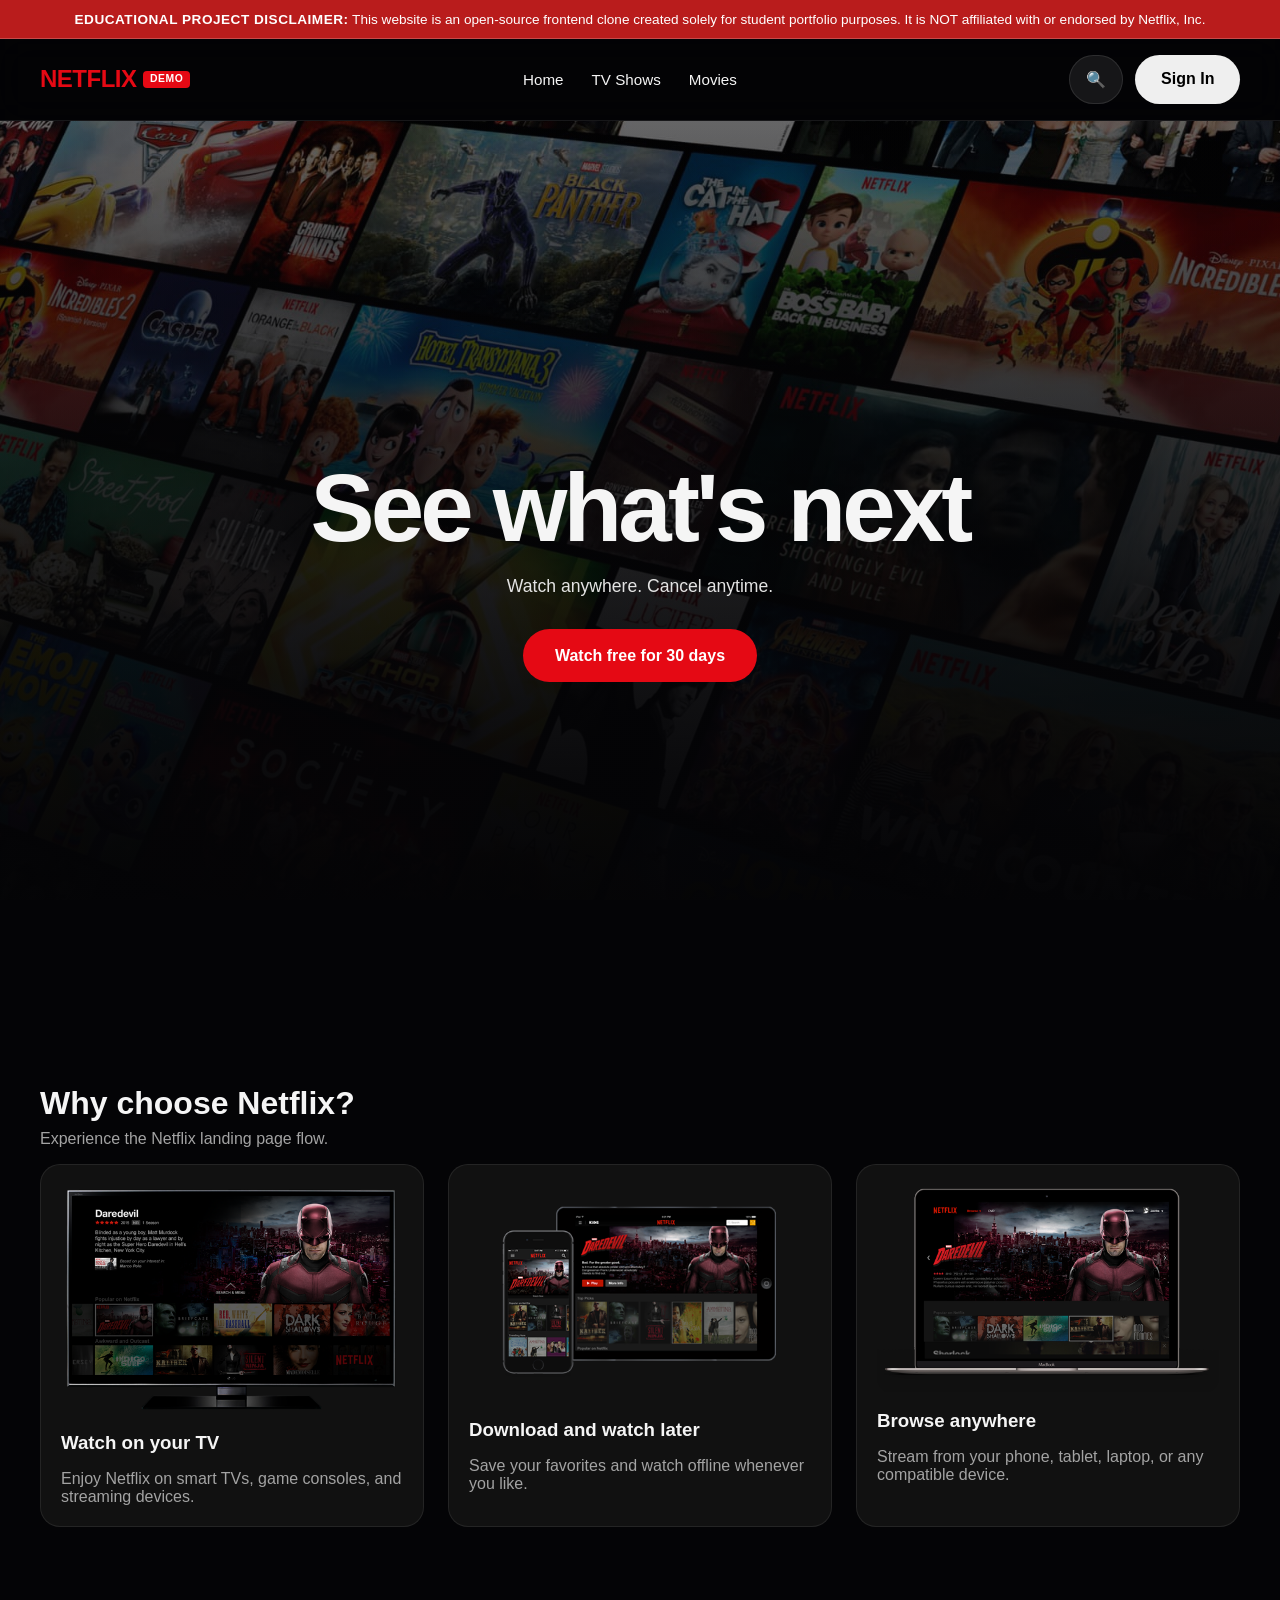
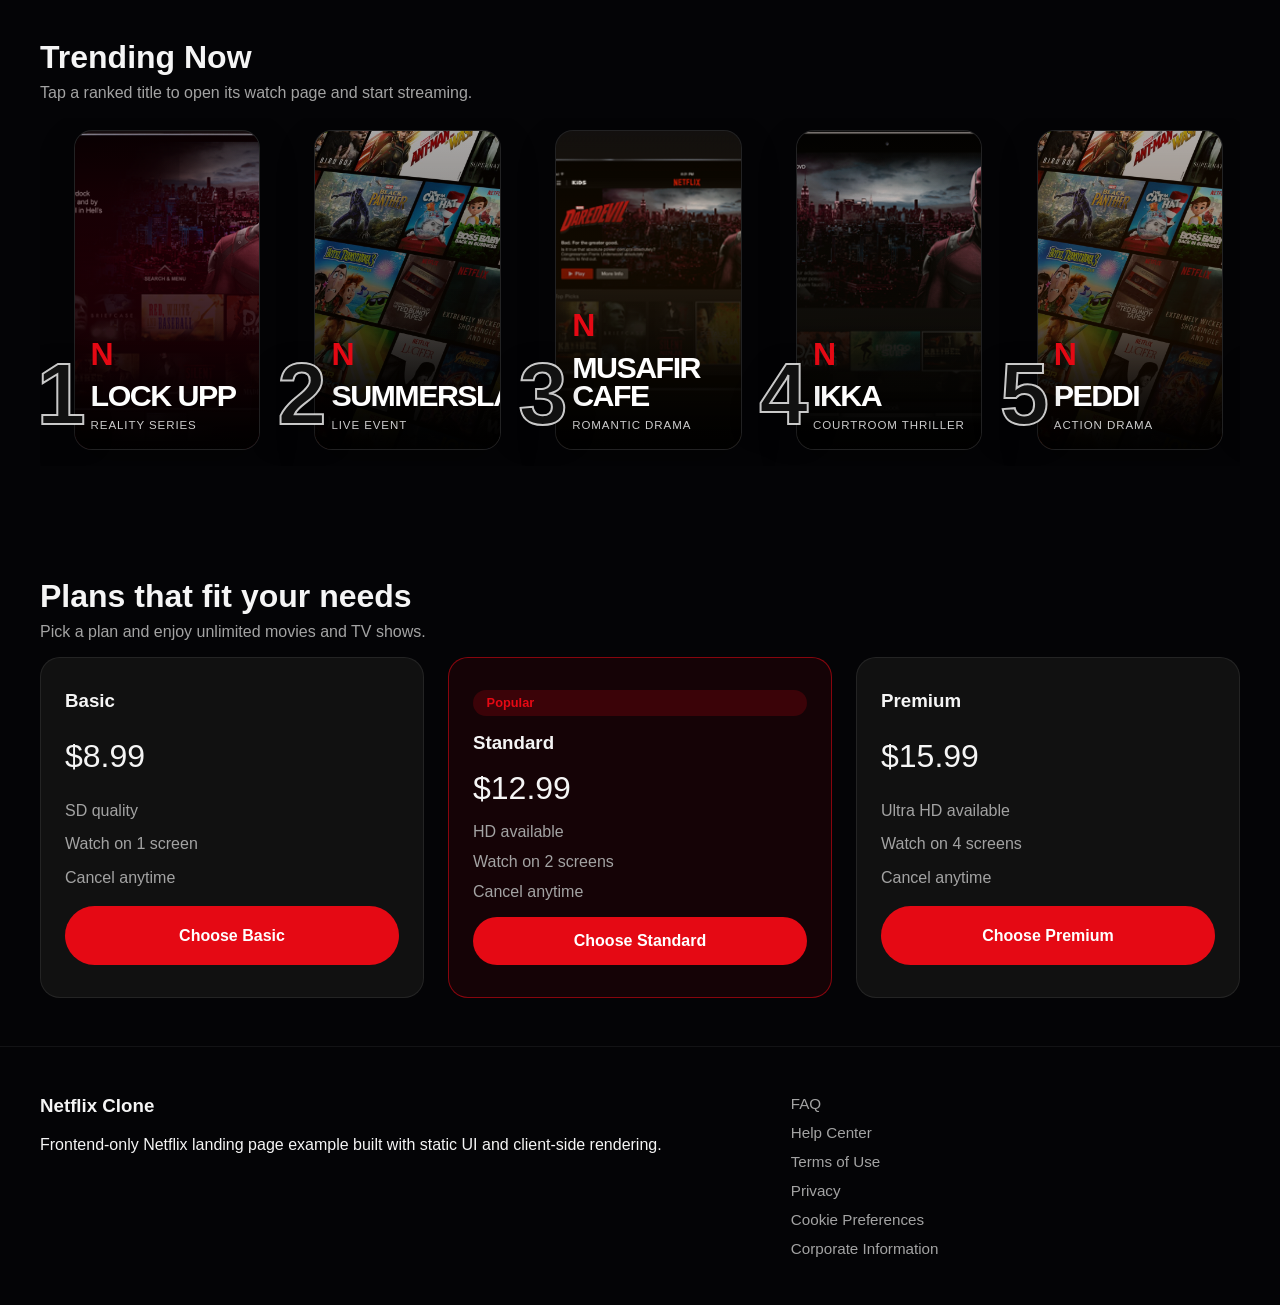
==== commit d62ed9bd: "Fix: Replace logo img with text logo to resolve Safe Browsing brand asset flags" ====
--- a/index.html
+++ b/index.html
@@ -13,8 +13,8 @@
     </div>
     <header class="navbar">
       <div class="container navbar-inner">
-        <a href="#" class="logo">
-          <img src="img/logo.png" alt="Netflix" />
+        <a href="#" class="logo-text">
+          NETFLIX <span class="logo-badge">DEMO</span>
         </a>
         <nav class="nav-links">
           <a href="#home">Home</a>
--- a/css/style.css
+++ b/css/style.css
@@ -87,6 +87,29 @@
 
 .logo img {
   height: 45px;
+}
+
+.logo-text {
+  font-size: 1.5rem;
+  font-weight: 900;
+  color: var(--red);
+  letter-spacing: -0.5px;
+  text-transform: uppercase;
+  display: inline-flex;
+  align-items: center;
+  gap: 0.4rem;
+  line-height: 1;
+}
+
+.logo-badge {
+  font-size: 0.65rem;
+  background: var(--red);
+  color: #ffffff;
+  padding: 0.2rem 0.45rem;
+  border-radius: 4px;
+  font-weight: 700;
+  letter-spacing: 0.5px;
+  vertical-align: middle;
 }
 
 .nav-links {
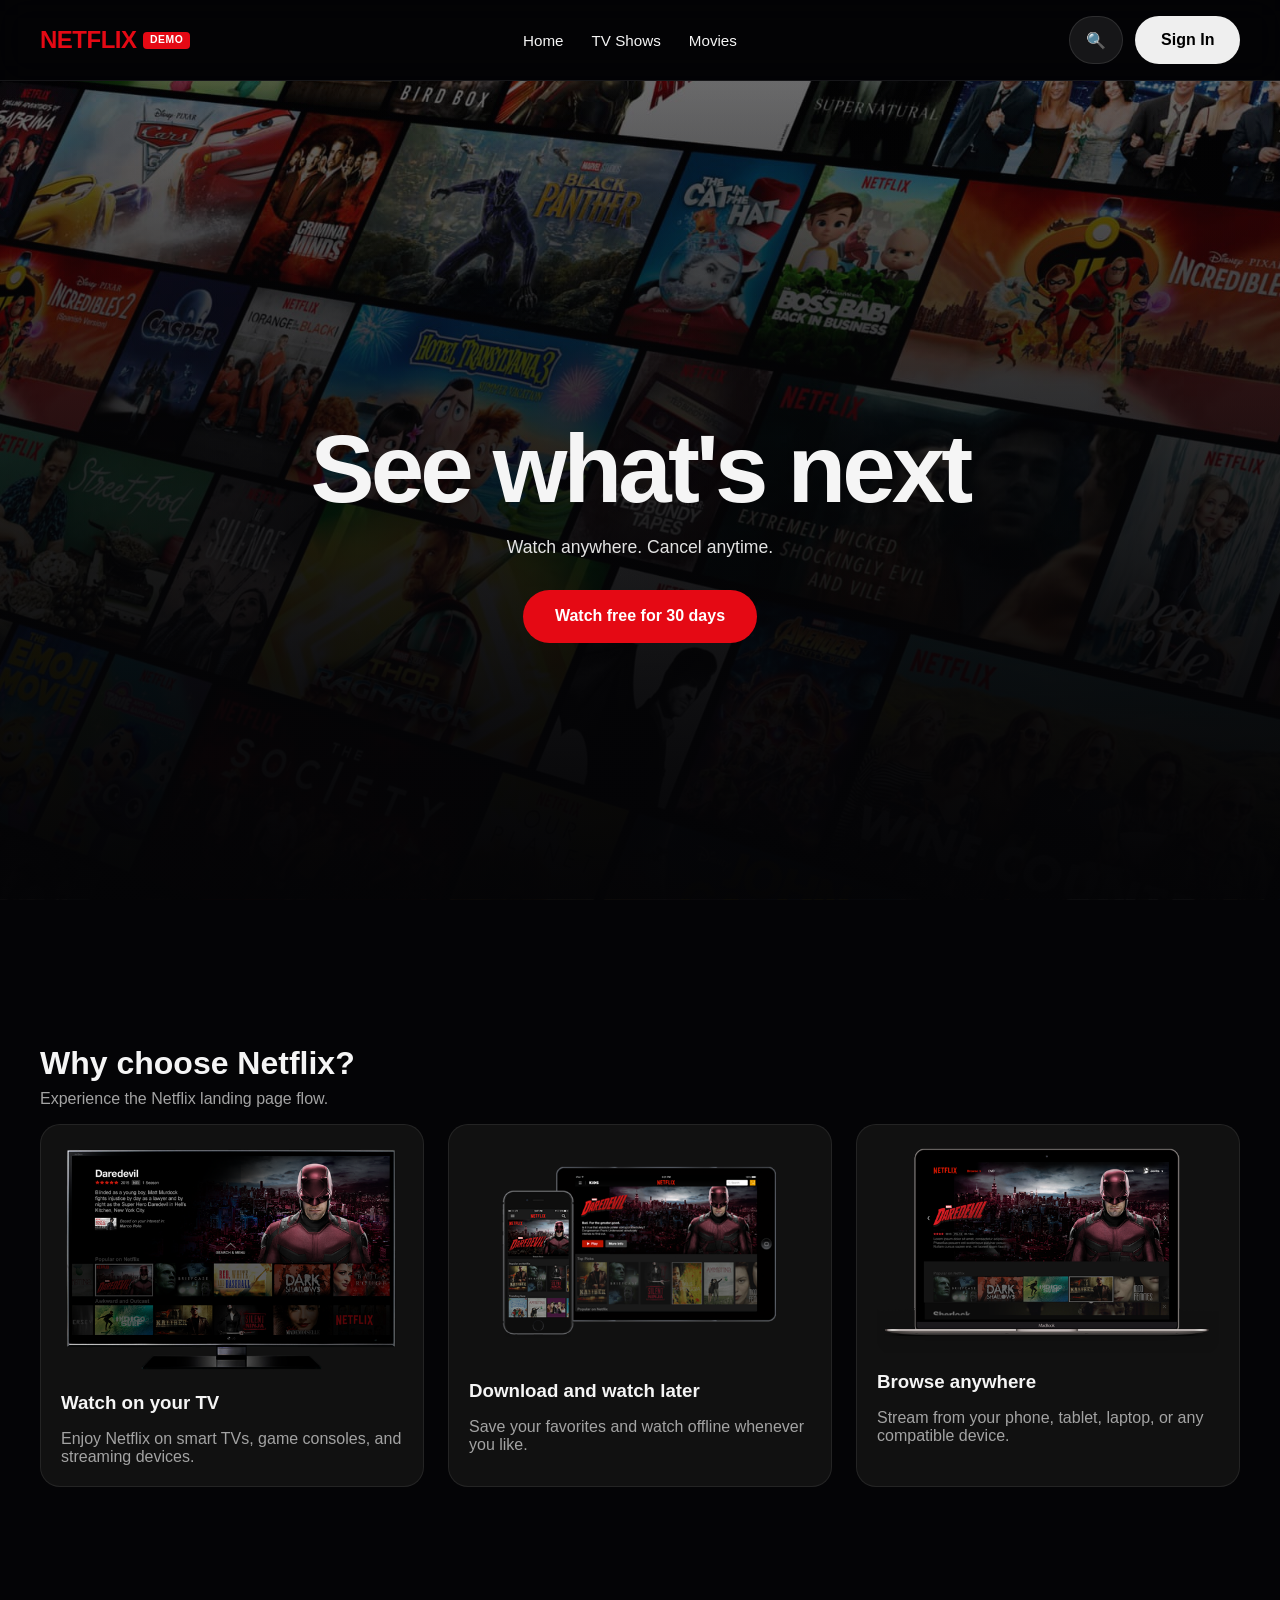
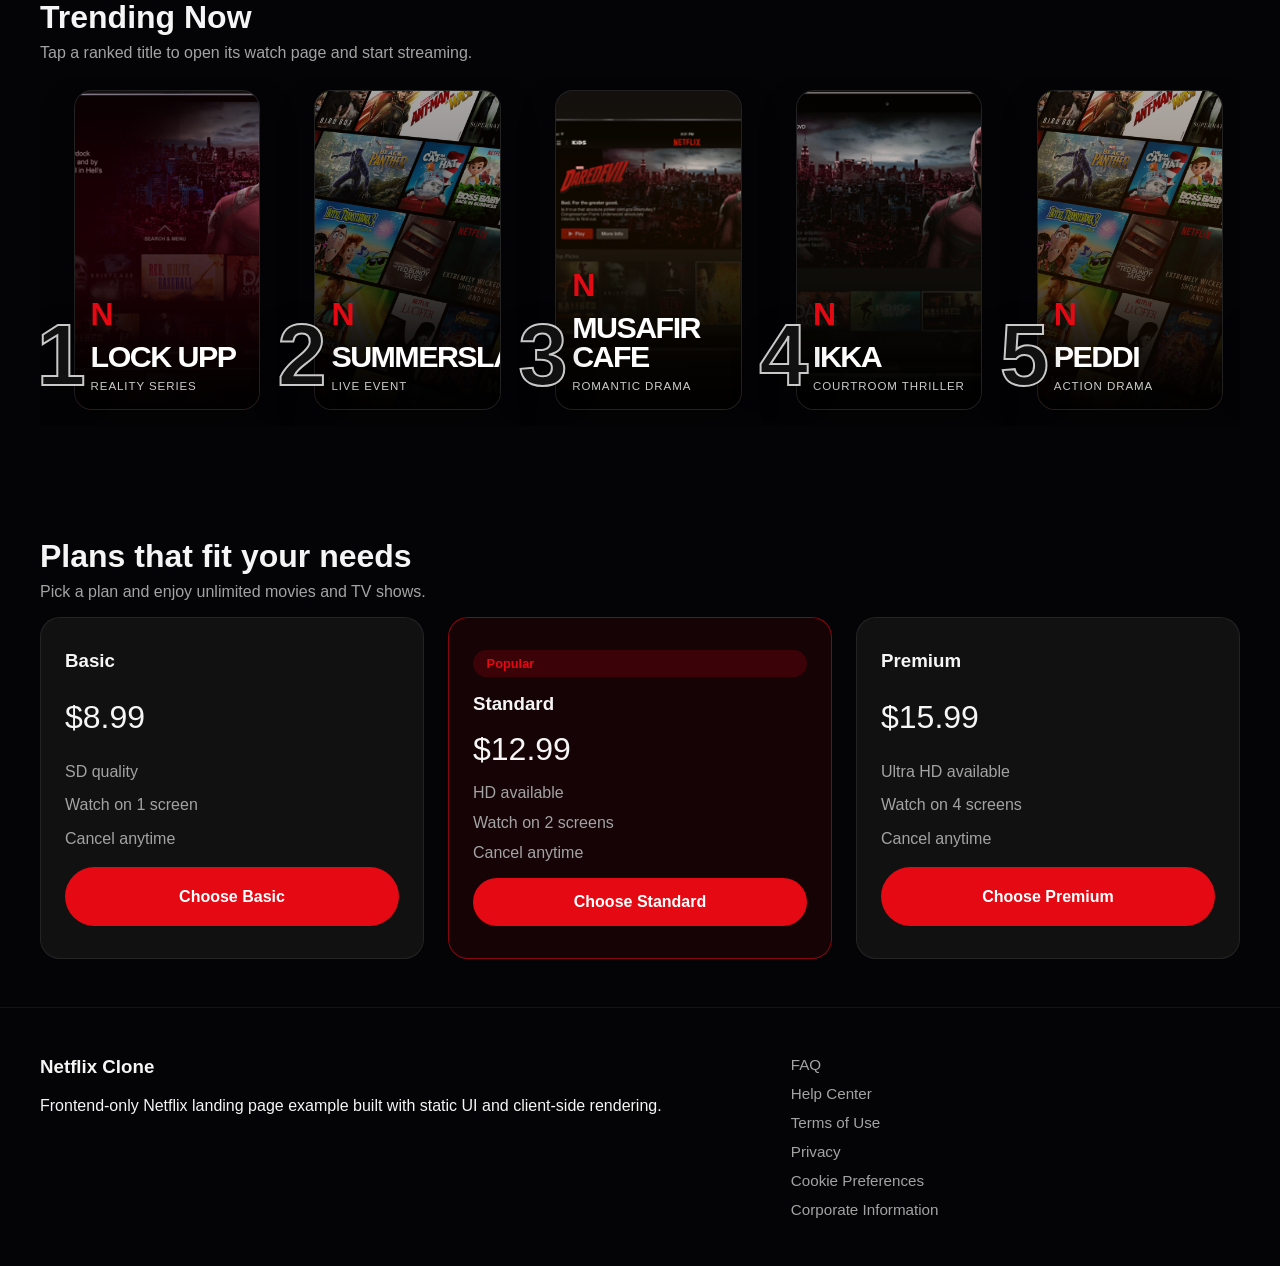
==== commit 6aa388a1: "Update index.html" ====
--- a/index.html
+++ b/index.html
@@ -4,13 +4,13 @@
     <meta charset="UTF-8" />
     <meta name="viewport" content="width=device-width, initial-scale=1.0" />
     <meta name="disclaimer" content="Educational frontend clone for student portfolio demonstration only. Not affiliated with Netflix." />
-    <title>Netflix Clone (Educational Portfolio Demo)</title>
+    <title>Netflix Clone</title>
     <link rel="stylesheet" href="css/style.css" />
   </head>
   <body>
-    <div class="educational-disclaimer-banner">
+    <!-- <div class="educational-disclaimer-banner">
       <span><strong>Educational Project Disclaimer:</strong> This website is an open-source frontend clone created solely for student portfolio purposes. It is NOT affiliated with or endorsed by Netflix, Inc.</span>
-    </div>
+    </div> -->
     <header class="navbar">
       <div class="container navbar-inner">
         <a href="#" class="logo-text">
